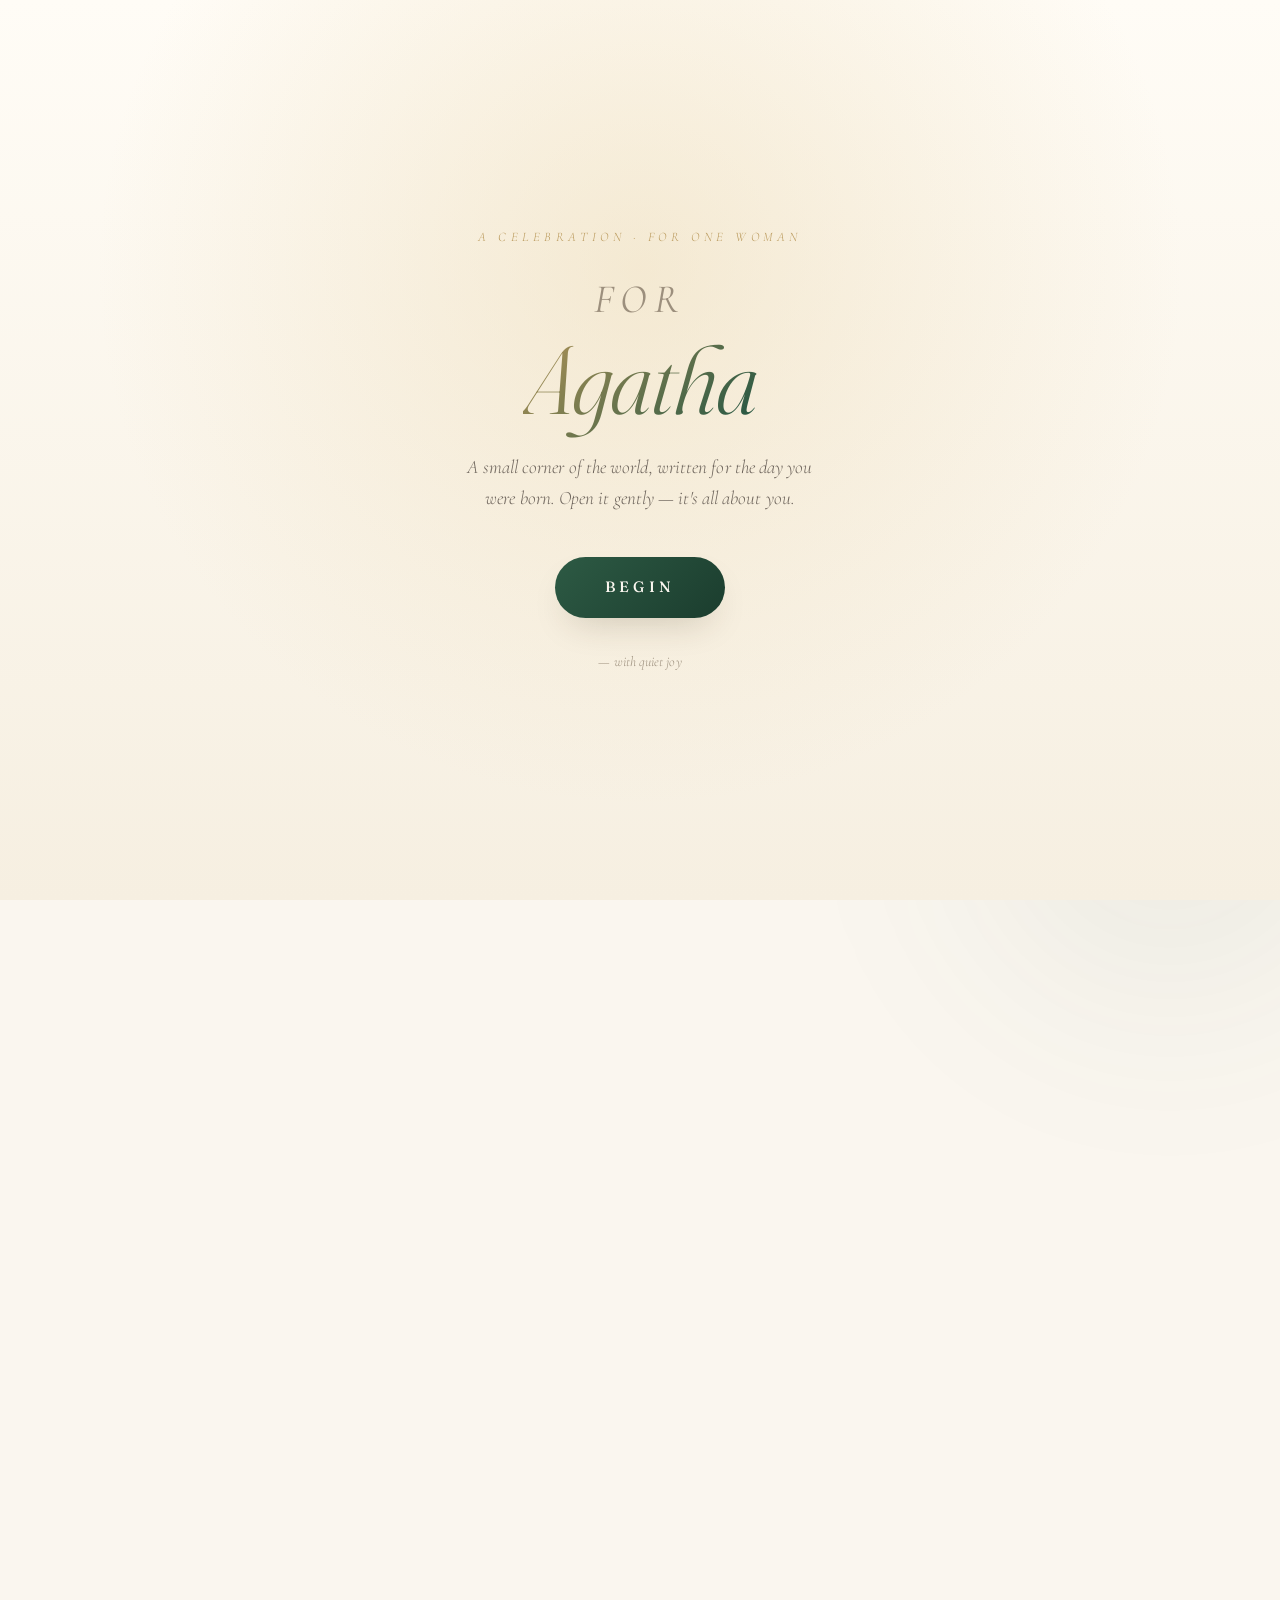
==== agatha/index.html @ cd37f48f "Add Agatha birthday site at /agatha/ A separate, gratitude-themed birthday page for Agatha — ivory +" ====
<!doctype html>
<html lang="en">
  <head>
    <meta charset="utf-8" />
    <meta name="viewport" content="width=device-width, initial-scale=1, viewport-fit=cover" />
    <meta name="theme-color" content="#faf6ef" />

    <title>Happy Birthday, Agatha — A Day the Lord Has Made</title>
    <meta
      name="description"
      content="A celebration of Agatha — her life, her light, and the God who wrote her into this world. Happy birthday, beautiful soul." />

    <!-- Open Graph / WhatsApp / Twitter -->
    <link rel="canonical" href="https://justice-mensah.github.io/Maame-Esi-birthday/agatha/" />

    <meta property="og:type" content="website" />
    <meta property="og:site_name" content="Happy Birthday, Agatha" />
    <meta property="og:title" content="Happy Birthday, Agatha 🎂" />
    <meta
      property="og:description"
      content="A celebration of Agatha — her life, her light, and the God who wrote her into this world." />
    <meta property="og:url" content="https://justice-mensah.github.io/Maame-Esi-birthday/agatha/" />
    <meta
      property="og:image"
      content="https://justice-mensah.github.io/Maame-Esi-birthday/agatha/og-image.jpg" />
    <meta
      property="og:image:secure_url"
      content="https://justice-mensah.github.io/Maame-Esi-birthday/agatha/og-image.jpg" />
    <meta property="og:image:type" content="image/jpeg" />
    <meta property="og:image:width" content="900" />
    <meta property="og:image:height" content="1200" />
    <meta property="og:image:alt" content="Agatha — the birthday girl." />
    <meta property="og:locale" content="en_US" />

    <meta name="twitter:card" content="summary_large_image" />
    <meta name="twitter:title" content="Happy Birthday, Agatha 🎂" />
    <meta
      name="twitter:description"
      content="A celebration of her life — and of the God who gave her to us." />
    <meta
      name="twitter:image"
      content="https://justice-mensah.github.io/Maame-Esi-birthday/agatha/og-image.jpg" />

    <link rel="icon" type="image/jpeg" href="og-image.jpg" />
    <link rel="apple-touch-icon" href="og-image.jpg" />

    <link rel="preconnect" href="https://fonts.googleapis.com" />
    <link rel="preconnect" href="https://fonts.gstatic.com" crossorigin />
    <link
      href="https://fonts.googleapis.com/css2?family=Cormorant+Garamond:ital,wght@0,400;0,500;0,600;1,400;1,500&family=Fraunces:ital,opsz,wght@0,9..144,300;0,9..144,400;0,9..144,500;0,9..144,600;1,9..144,400&family=Inter:wght@300;400;500;600&display=swap"
      rel="stylesheet" />

    <link rel="stylesheet" href="styles.css" />
  </head>

  <body>
    <!-- Ambient backdrop -->
    <div class="backdrop" aria-hidden="true">
      <div class="orb orb-1"></div>
      <div class="orb orb-2"></div>
    </div>
    <canvas id="dust" aria-hidden="true"></canvas>

    <!-- Intro curtain -->
    <div id="curtain" class="curtain" role="dialog" aria-label="Open the celebration">
      <div class="curtain__inner">
        <p class="curtain__kicker">a celebration · for one woman</p>
        <h1 class="curtain__title">
          <span>For</span>
          <em>Agatha</em>
        </h1>
        <p class="curtain__sub">
          A small corner of the world, written for the day you were born.
          Open it gently — it's all about you.
        </p>
        <button id="openGift" class="ribbon" aria-label="Begin">
          <span class="ribbon__label">Begin</span>
          <span class="ribbon__glow" aria-hidden="true"></span>
        </button>
        <p class="curtain__hint">— with quiet joy</p>
      </div>
    </div>

    <main id="page" class="page" aria-hidden="true">
      <!-- ===== HERO ===== -->
      <section class="hero" id="hero">
        <p class="eyebrow reveal">— Today We Honor You —</p>
        <h1 class="hero__title reveal">
          Happy Birthday,<br />
          <span class="script">Agatha</span>
        </h1>
        <p class="hero__sub reveal">
          This is your day. The one heaven set aside, long before any of us
          knew your name. Today, we celebrate you — and we thank God for
          writing you into the world.
        </p>

        <div class="hero__meta reveal">
          <div class="meta__item">
            <span class="meta__n" id="years">—</span>
            <span class="meta__l">Years of grace</span>
          </div>
          <div class="meta__divider" aria-hidden="true"></div>
          <div class="meta__item">
            <span class="meta__n" id="days">—</span>
            <span class="meta__l">Days of blessing</span>
          </div>
          <div class="meta__divider" aria-hidden="true"></div>
          <div class="meta__item">
            <span class="meta__n">∞</span>
            <span class="meta__l">Reasons to give thanks</span>
          </div>
        </div>

        <a href="#letter" class="scroll-cue reveal" aria-label="Scroll to the letter">
          <span>Continue</span>
          <svg viewBox="0 0 24 24" aria-hidden="true">
            <path d="M12 4v14m0 0l-6-6m6 6l6-6" fill="none" stroke="currentColor" stroke-width="1.5" stroke-linecap="round" stroke-linejoin="round" />
          </svg>
        </a>
      </section>

      <!-- ===== VERSE ===== -->
      <section class="verse" id="verse">
        <div class="verse__wrap reveal">
          <p class="verse__line">
            “This is the day the Lord has made;<br />
            let us rejoice and be glad in it.”
          </p>
          <p class="verse__ref">— Psalm 118:24</p>
        </div>
      </section>

      <!-- ===== LETTER ===== -->
      <section class="letter" id="letter">
        <div class="letter__wrap reveal">
          <p class="section-kicker">— for Agatha —</p>
          <h2 class="section-title">A day the Lord has made — <em>for you</em>.</h2>

          <div class="letter__body">
            <p class="drop">
              <span class="dropcap">T</span>oday, we lift our hearts in gratitude.
              Not because of a date on a calendar — but because of the woman the
              calendar is honoring.
            </p>

            <p>
              Agatha, today the world pauses to celebrate you, and somewhere above
              all of this, heaven is celebrating too. There is something quiet and
              sacred about a birthday. It is one of the few days in the year that
              exists for a single reason: to look at a person, and say, <em>thank
              God you are here.</em>
            </p>

            <p>
              So today, that is exactly what we say. <em>Thank You, Father</em> —
              for her life, for the years You have given her, for every chapter
              You have already written and every one You are still writing.
              <em>Thank You</em> for choosing this world to be the one she was
              born into. We do not take it lightly.
            </p>

            <p>
              And Agatha — thank <em>you</em>. For the way you move through this
              world with a grace that is hard to name. For the kindness you carry
              without needing an audience. For the laugh that makes every room
              feel a little safer. For being, in ways you may never fully see, an
              answer to somebody else's prayer. Probably more than one.
            </p>

            <blockquote class="pullquote">
              You are not an accident. You are a gift, with a date on it, and the date is today.
            </blockquote>

            <p>
              So this day is yours — wholly, completely, no apologies. Wear what
              you want. Eat the cake. Smile until your face hurts. Take all the
              photos. Dance even if no one is watching. The God who began this
              good work in you is not finished with it, and this year is part of
              the unfolding.
            </p>

            <p>
              Whatever you are quietly carrying into this new year — bring it.
              Whatever you are quietly hoping for — name it. He hears even the
              prayers you do not know how to say out loud.
            </p>

            <p class="sign">
              Happy birthday, Agatha. May this year find you well, found, and full. <br />
              <span class="sign__name">With every blessing.</span>
            </p>
          </div>
        </div>
      </section>

      <!-- ===== GALLERY ===== -->
      <section class="catalog" id="memories">
        <header class="catalog__head reveal">
          <p class="section-kicker">— a small archive —</p>
          <h2 class="section-title">Moments of <em>you</em>.</h2>
          <p class="section-lede">
            A few frames from the journey. Tap any of them to look closer.
          </p>
        </header>

        <div class="gallery" id="gallery">
          <figure class="frame frame--hero reveal" data-index="0">
            <img src="../images2/3.jpeg" alt="Agatha — portrait" loading="lazy" />
            <figcaption>
              <span class="frame__num">01</span>
              <span class="frame__cap">The smile they remember.</span>
            </figcaption>
          </figure>

          <figure class="frame frame--tall reveal" data-index="1">
            <img src="../images2/2.jpeg" alt="Agatha — second portrait" loading="lazy" />
            <figcaption>
              <span class="frame__num">02</span>
              <span class="frame__cap">Effortless.</span>
            </figcaption>
          </figure>

          <figure class="frame frame--tall reveal" data-index="2">
            <img src="../images2/1.jpeg" alt="Agatha — at the water" loading="lazy" />
            <figcaption>
              <span class="frame__num">03</span>
              <span class="frame__cap">Still waters, full heart.</span>
            </figcaption>
          </figure>

          <figure class="frame frame--video reveal" data-index="3" data-video="true">
            <video src="../images2/v1.mp4#t=0.5" poster="../images2/3.jpeg" muted loop playsinline preload="metadata"></video>
            <span class="play" aria-hidden="true"><svg viewBox="0 0 24 24"><path d="M8 5v14l11-7z" fill="currentColor"/></svg></span>
            <figcaption>
              <span class="frame__num">04</span>
              <span class="frame__cap">A memory in motion.</span>
            </figcaption>
          </figure>

          <figure class="frame frame--video reveal" data-index="4" data-video="true">
            <video src="../images2/v2.mp4#t=0.5" muted loop playsinline preload="metadata"></video>
            <span class="play" aria-hidden="true"><svg viewBox="0 0 24 24"><path d="M8 5v14l11-7z" fill="currentColor"/></svg></span>
            <figcaption>
              <span class="frame__num">05</span>
              <span class="frame__cap">Caught mid-joy.</span>
            </figcaption>
          </figure>

          <figure class="frame frame--video reveal" data-index="5" data-video="true">
            <video src="../images2/v3.mp4#t=0.5" muted loop playsinline preload="metadata"></video>
            <span class="play" aria-hidden="true"><svg viewBox="0 0 24 24"><path d="M8 5v14l11-7z" fill="currentColor"/></svg></span>
            <figcaption>
              <span class="frame__num">06</span>
              <span class="frame__cap">A passing second.</span>
            </figcaption>
          </figure>

          <figure class="frame frame--video reveal" data-index="6" data-video="true">
            <video src="../images2/v4.mp4#t=0.5" muted loop playsinline preload="metadata"></video>
            <span class="play" aria-hidden="true"><svg viewBox="0 0 24 24"><path d="M8 5v14l11-7z" fill="currentColor"/></svg></span>
            <figcaption>
              <span class="frame__num">07</span>
              <span class="frame__cap">Soft afternoon.</span>
            </figcaption>
          </figure>

          <figure class="frame frame--video frame--wide reveal" data-index="7" data-video="true">
            <video src="../images2/v5.mp4#t=0.5" muted loop playsinline preload="metadata"></video>
            <span class="play" aria-hidden="true"><svg viewBox="0 0 24 24"><path d="M8 5v14l11-7z" fill="currentColor"/></svg></span>
            <figcaption>
              <span class="frame__num">08</span>
              <span class="frame__cap">Held in the moment.</span>
            </figcaption>
          </figure>

          <figure class="frame frame--video reveal" data-index="8" data-video="true">
            <video src="../images2/v6.mp4#t=0.5" muted loop playsinline preload="metadata"></video>
            <span class="play" aria-hidden="true"><svg viewBox="0 0 24 24"><path d="M8 5v14l11-7z" fill="currentColor"/></svg></span>
            <figcaption>
              <span class="frame__num">09</span>
              <span class="frame__cap">Joy, briefly.</span>
            </figcaption>
          </figure>

          <figure class="frame frame--video reveal" data-index="9" data-video="true">
            <video src="../images2/v7.mp4#t=0.5" muted loop playsinline preload="metadata"></video>
            <span class="play" aria-hidden="true"><svg viewBox="0 0 24 24"><path d="M8 5v14l11-7z" fill="currentColor"/></svg></span>
            <figcaption>
              <span class="frame__num">10</span>
              <span class="frame__cap">Another quiet wonder.</span>
            </figcaption>
          </figure>

          <figure class="frame frame--video frame--wide reveal" data-index="10" data-video="true">
            <video src="../images2/v8.mp4#t=0.5" muted loop playsinline preload="metadata"></video>
            <span class="play" aria-hidden="true"><svg viewBox="0 0 24 24"><path d="M8 5v14l11-7z" fill="currentColor"/></svg></span>
            <figcaption>
              <span class="frame__num">11</span>
              <span class="frame__cap">One more for the keep.</span>
            </figcaption>
          </figure>
        </div>
      </section>

      <!-- ===== BLESSINGS ===== -->
      <section class="wishes reveal" id="wishes">
        <h2 class="section-title center">Three blessings for your <em>new year</em>.</h2>
        <p class="section-lede center wishes__lede">
          Small prayers, written quietly into the calendar of your year.
        </p>
        <div class="wishes__grid">
          <article class="wish">
            <span class="wish__num">I.</span>
            <h3>Favor.</h3>
            <p>
              May doors open before you knock. May the right rooms know your
              name before you walk in. May this year carry you further than
              you could have asked for or imagined.
            </p>
          </article>
          <article class="wish">
            <span class="wish__num">II.</span>
            <h3>Peace.</h3>
            <p>
              May the noise quiet. May sleep come easily. May your heart find
              the kind of rest that does not have to be earned — the kind that
              is simply, freely given.
            </p>
          </article>
          <article class="wish">
            <span class="wish__num">III.</span>
            <h3>Joy.</h3>
            <p>
              May you laugh more this year than last. May the good days
              outnumber the hard ones, and may every hard one be held in a
              hand bigger than yours.
            </p>
          </article>
        </div>
      </section>

      <!-- ===== FINALE ===== -->
      <section class="finale" id="finale">
        <div class="finale__card reveal">
          <p class="section-kicker">— a final word —</p>
          <h2 class="finale__title">
            Make a wish, <em>Agatha</em>.
          </h2>
          <button id="blowCandle" class="candle" aria-label="Tap to blow out the candle">
            <span class="cake">
              <span class="cake__plate"></span>
              <span class="cake__layer cake__layer--bottom"></span>
              <span class="cake__layer cake__layer--top"></span>
              <span class="cake__candle">
                <span class="cake__flame" id="flame"></span>
              </span>
            </span>
            <span class="candle__hint" id="candleHint">tap the flame</span>
          </button>
          <p class="finale__sign">
            Have a beautiful day, Agatha. <br />
            <span class="sign__name">May the Lord bless you and keep you.</span>
          </p>
        </div>
      </section>

      <footer class="foot">
        <p>
          Made with grace · <span id="year"></span> · share with her
          <button class="copy" id="copyLink" aria-label="Copy link to this page">copy link</button>
        </p>
      </footer>
    </main>

    <!-- Lightbox -->
    <div id="lightbox" class="lightbox" role="dialog" aria-modal="true" aria-label="Memory viewer" aria-hidden="true">
      <button class="lightbox__close" id="lbClose" aria-label="Close">×</button>
      <button class="lightbox__nav lightbox__nav--prev" id="lbPrev" aria-label="Previous">‹</button>
      <button class="lightbox__nav lightbox__nav--next" id="lbNext" aria-label="Next">›</button>
      <div class="lightbox__stage" id="lbStage"></div>
      <p class="lightbox__cap" id="lbCap"></p>
    </div>

    <canvas id="confetti" aria-hidden="true"></canvas>

    <script src="script.js" defer></script>
  </body>
</html>
---- agatha/styles.css ----
/* ============================================================
   Happy Birthday, Agatha — stylesheet
   Palette: ivory · champagne gold · deep emerald · warm ink
   Mood: light, sacred, professional
   ============================================================ */

:root {
  --bg:        #faf6ef;
  --bg-soft:   #f3ece0;
  --paper:     #fffcf6;
  --emerald:   #2d5a44;
  --emerald-deep: #1b3d2e;
  --gold:      #b89758;
  --gold-soft: #d8be8a;
  --gold-bright: #e9d3a6;
  --ink:       #2a2520;
  --ink-soft:  #6e655c;
  --muted:     #9c8f7d;
  --line:      rgba(184, 151, 88, 0.22);

  --serif: "Fraunces", "Cormorant Garamond", Georgia, serif;
  --serif-italic: "Cormorant Garamond", "Fraunces", Georgia, serif;
  --sans: "Inter", -apple-system, BlinkMacSystemFont, "Segoe UI", sans-serif;

  --r-lg: 24px;
  --r-md: 16px;
  --r-sm: 10px;

  --ease: cubic-bezier(0.2, 0.7, 0.2, 1);
  --ease-out: cubic-bezier(0.16, 1, 0.3, 1);

  --shadow-lg: 0 30px 70px -25px rgba(56, 40, 18, 0.25),
               0 8px 22px -10px rgba(56, 40, 18, 0.18);
  --shadow-md: 0 16px 36px -14px rgba(56, 40, 18, 0.22);
  --shadow-sm: 0 4px 14px -4px rgba(56, 40, 18, 0.14);
}

* { box-sizing: border-box; margin: 0; padding: 0; }

html {
  scroll-behavior: smooth;
  -webkit-font-smoothing: antialiased;
  -moz-osx-font-smoothing: grayscale;
}

body {
  font-family: var(--sans);
  color: var(--ink);
  background: var(--bg);
  overflow-x: hidden;
  line-height: 1.65;
  font-weight: 300;
  letter-spacing: 0.005em;
  min-height: 100vh;
}

img, video { max-width: 100%; display: block; }
button { font: inherit; color: inherit; background: none; border: none; cursor: pointer; }
a { color: inherit; text-decoration: none; }

::selection { background: var(--gold-bright); color: var(--ink); }

/* ============================================================
   BACKDROP — soft ivory with warm light
   ============================================================ */
.backdrop {
  position: fixed;
  inset: 0;
  z-index: -2;
  background:
    radial-gradient(ellipse at 20% 0%, rgba(232, 211, 166, 0.45), transparent 55%),
    radial-gradient(ellipse at 80% 100%, rgba(45, 90, 68, 0.10), transparent 60%),
    linear-gradient(180deg, #fffcf6 0%, var(--bg) 50%, var(--bg-soft) 100%);
}

.backdrop::after {
  content: "";
  position: absolute;
  inset: 0;
  background-image: url("data:image/svg+xml;utf8,<svg xmlns='http://www.w3.org/2000/svg' width='200' height='200'><filter id='n'><feTurbulence type='fractalNoise' baseFrequency='0.85' numOctaves='2' stitchTiles='stitch'/><feColorMatrix values='0 0 0 0 0.4  0 0 0 0 0.3  0 0 0 0 0.1  0 0 0 0.04 0'/></filter><rect width='100%' height='100%' filter='url(%23n)'/></svg>");
  opacity: 0.6;
  pointer-events: none;
}

.orb {
  position: absolute;
  border-radius: 50%;
  filter: blur(90px);
  opacity: 0.5;
  will-change: transform;
  animation: drift 26s ease-in-out infinite alternate;
}

.orb-1 {
  width: 520px;
  height: 520px;
  background: radial-gradient(circle, rgba(232, 211, 166, 0.7), transparent 70%);
  top: -120px;
  left: -100px;
}

.orb-2 {
  width: 580px;
  height: 580px;
  background: radial-gradient(circle, rgba(45, 90, 68, 0.18), transparent 70%);
  bottom: -200px;
  right: -180px;
  animation-duration: 32s;
  animation-delay: -8s;
}

@keyframes drift {
  0%   { transform: translate(0, 0) scale(1); }
  50%  { transform: translate(40px, -30px) scale(1.04); }
  100% { transform: translate(-40px, 40px) scale(0.98); }
}

#dust {
  position: fixed;
  inset: 0;
  z-index: -1;
  pointer-events: none;
}

/* ============================================================
   INTRO CURTAIN
   ============================================================ */
.curtain {
  position: fixed;
  inset: 0;
  z-index: 100;
  display: grid;
  place-items: center;
  padding: 32px;
  background:
    radial-gradient(ellipse at 50% 30%, rgba(232, 211, 166, 0.4), transparent 60%),
    linear-gradient(180deg, #fffcf6 0%, #f6efe1 100%);
  transition: opacity 1s var(--ease-out), visibility 1s;
}

.curtain.is-open {
  opacity: 0;
  visibility: hidden;
  pointer-events: none;
}

.curtain__inner {
  text-align: center;
  max-width: 620px;
  animation: fadeUp 1.2s var(--ease-out) both;
}

.curtain__kicker {
  font-family: var(--serif-italic);
  font-style: italic;
  font-size: 13px;
  letter-spacing: 0.35em;
  text-transform: uppercase;
  color: var(--gold);
  margin-bottom: 32px;
}

.curtain__title {
  font-family: var(--serif);
  font-weight: 300;
  font-size: clamp(48px, 9vw, 96px);
  line-height: 1;
  color: var(--emerald-deep);
  margin-bottom: 24px;
}

.curtain__title span {
  display: block;
  font-size: 0.42em;
  font-style: italic;
  letter-spacing: 0.18em;
  text-transform: uppercase;
  color: var(--muted);
  font-family: var(--serif-italic);
  margin-bottom: 10px;
  font-weight: 400;
}

.curtain__title em {
  font-style: italic;
  background: linear-gradient(135deg, var(--gold), var(--emerald) 90%);
  -webkit-background-clip: text;
  background-clip: text;
  color: transparent;
  letter-spacing: -0.01em;
}

.curtain__sub {
  font-family: var(--serif-italic);
  font-style: italic;
  font-size: clamp(16px, 2vw, 19px);
  color: var(--ink-soft);
  line-height: 1.65;
  margin-bottom: 44px;
  max-width: 44ch;
  margin-inline: auto;
}

.ribbon {
  position: relative;
  display: inline-flex;
  align-items: center;
  justify-content: center;
  padding: 18px 50px;
  border-radius: 999px;
  background: linear-gradient(135deg, var(--emerald) 0%, var(--emerald-deep) 100%);
  color: var(--bg);
  font-family: var(--serif);
  font-size: 15px;
  font-weight: 500;
  letter-spacing: 0.28em;
  text-transform: uppercase;
  box-shadow: var(--shadow-md);
  overflow: hidden;
  transition: transform 0.4s var(--ease), box-shadow 0.4s;
}

.ribbon:hover {
  transform: translateY(-2px);
  box-shadow: var(--shadow-lg);
}

.ribbon__label { position: relative; z-index: 2; }

.ribbon__glow {
  position: absolute;
  inset: 0;
  background: linear-gradient(120deg, transparent 30%, rgba(232, 211, 166, 0.35) 50%, transparent 70%);
  transform: translateX(-100%);
  animation: shimmer 3.5s ease-in-out infinite;
}

@keyframes shimmer {
  0%, 100% { transform: translateX(-100%); }
  50%      { transform: translateX(100%); }
}

.curtain__hint {
  margin-top: 32px;
  font-family: var(--serif-italic);
  font-style: italic;
  font-size: 14px;
  color: var(--muted);
}

@keyframes fadeUp {
  from { opacity: 0; transform: translateY(20px); }
  to   { opacity: 1; transform: translateY(0); }
}

/* ============================================================
   PAGE
   ============================================================ */
.page {
  opacity: 0;
  visibility: hidden;
  transition: opacity 1.4s var(--ease-out), visibility 1.4s;
}

.page.is-visible {
  opacity: 1;
  visibility: visible;
}

section {
  padding: clamp(80px, 14vh, 160px) clamp(24px, 6vw, 80px);
  max-width: 1280px;
  margin-inline: auto;
  position: relative;
}

.reveal {
  opacity: 0;
  transform: translateY(28px);
  transition: opacity 1s var(--ease-out), transform 1s var(--ease-out);
}

.reveal.in { opacity: 1; transform: none; }

/* ============================================================
   TYPOGRAPHY TOKENS
   ============================================================ */
.section-kicker {
  font-family: var(--serif-italic);
  font-style: italic;
  font-size: 13px;
  letter-spacing: 0.3em;
  text-transform: uppercase;
  color: var(--gold);
  margin-bottom: 22px;
}

.section-title {
  font-family: var(--serif);
  font-weight: 400;
  font-size: clamp(32px, 5vw, 60px);
  line-height: 1.08;
  letter-spacing: -0.015em;
  color: var(--emerald-deep);
  margin-bottom: 22px;
}

.section-title em {
  font-family: var(--serif-italic);
  font-style: italic;
  background: linear-gradient(135deg, var(--gold), var(--emerald));
  -webkit-background-clip: text;
  background-clip: text;
  color: transparent;
}

.section-title.center { text-align: center; }

.section-lede {
  font-family: var(--serif-italic);
  font-style: italic;
  font-size: clamp(17px, 1.8vw, 20px);
  color: var(--ink-soft);
  max-width: 56ch;
  line-height: 1.6;
}

.section-lede.center { margin-inline: auto; text-align: center; }

/* ============================================================
   HERO
   ============================================================ */
.hero {
  min-height: 100vh;
  display: flex;
  flex-direction: column;
  justify-content: center;
  text-align: center;
  padding-top: 120px;
  padding-bottom: 80px;
}

.eyebrow {
  font-family: var(--serif-italic);
  font-style: italic;
  font-size: 14px;
  letter-spacing: 0.4em;
  text-transform: uppercase;
  color: var(--gold);
  margin-bottom: 38px;
}

.hero__title {
  font-family: var(--serif);
  font-weight: 300;
  font-size: clamp(52px, 10vw, 138px);
  line-height: 0.96;
  letter-spacing: -0.02em;
  color: var(--emerald-deep);
  margin-bottom: 32px;
}

.hero__title .script {
  display: block;
  font-family: var(--serif-italic);
  font-style: italic;
  font-weight: 400;
  background: linear-gradient(135deg, var(--gold-soft) 0%, var(--gold) 40%, var(--emerald) 100%);
  -webkit-background-clip: text;
  background-clip: text;
  color: transparent;
  letter-spacing: -0.01em;
  margin-top: 6px;
}

.hero__sub {
  font-family: var(--serif-italic);
  font-style: italic;
  font-size: clamp(18px, 2.1vw, 23px);
  line-height: 1.55;
  color: var(--ink-soft);
  max-width: 60ch;
  margin: 0 auto 60px;
}

.hero__meta {
  display: inline-flex;
  align-items: center;
  gap: clamp(20px, 3vw, 44px);
  padding: 20px 40px;
  border: 1px solid var(--line);
  border-radius: 999px;
  background: var(--paper);
  box-shadow: var(--shadow-sm);
  margin: 0 auto;
}

.meta__item {
  display: flex;
  flex-direction: column;
  align-items: center;
  min-width: 70px;
}

.meta__n {
  font-family: var(--serif);
  font-size: clamp(26px, 3.5vw, 36px);
  font-weight: 500;
  color: var(--emerald-deep);
  line-height: 1;
  letter-spacing: -0.02em;
}

.meta__l {
  font-size: 10px;
  letter-spacing: 0.2em;
  text-transform: uppercase;
  color: var(--muted);
  margin-top: 8px;
  white-space: nowrap;
  font-weight: 500;
}

.meta__divider {
  width: 1px;
  height: 32px;
  background: linear-gradient(180deg, transparent, var(--line), transparent);
}

.scroll-cue {
  margin-top: 72px;
  display: inline-flex;
  flex-direction: column;
  align-items: center;
  gap: 10px;
  font-size: 11px;
  letter-spacing: 0.3em;
  text-transform: uppercase;
  color: var(--muted);
  align-self: center;
  animation: bob 2.4s ease-in-out infinite;
}

.scroll-cue svg { width: 18px; height: 18px; }

@keyframes bob {
  0%, 100% { transform: translateY(0); opacity: 0.6; }
  50%      { transform: translateY(6px); opacity: 1; }
}

/* ============================================================
   VERSE
   ============================================================ */
.verse {
  text-align: center;
  padding-top: 60px;
  padding-bottom: 60px;
}

.verse__wrap {
  max-width: 720px;
  margin: 0 auto;
  padding: 56px 48px;
  background: var(--paper);
  border: 1px solid var(--line);
  border-radius: var(--r-lg);
  box-shadow: var(--shadow-sm);
  position: relative;
}

.verse__wrap::before,
.verse__wrap::after {
  content: "";
  position: absolute;
  left: 50%;
  width: 60px;
  height: 1px;
  background: linear-gradient(90deg, transparent, var(--gold), transparent);
  transform: translateX(-50%);
}

.verse__wrap::before { top: 24px; }
.verse__wrap::after  { bottom: 24px; }

.verse__line {
  font-family: var(--serif-italic);
  font-style: italic;
  font-weight: 400;
  font-size: clamp(22px, 2.8vw, 30px);
  line-height: 1.45;
  color: var(--emerald-deep);
  letter-spacing: -0.005em;
  margin-bottom: 24px;
}

.verse__ref {
  font-family: var(--serif);
  font-size: 12px;
  letter-spacing: 0.3em;
  text-transform: uppercase;
  color: var(--gold);
  font-weight: 500;
}

/* ============================================================
   LETTER
   ============================================================ */
.letter { max-width: 880px; }

.letter__wrap {
  background: var(--paper);
  border: 1px solid var(--line);
  border-radius: var(--r-lg);
  padding: clamp(40px, 6vw, 80px);
  box-shadow: var(--shadow-sm);
  position: relative;
}

.letter__body {
  font-family: var(--serif);
  font-weight: 400;
  font-size: clamp(17px, 1.5vw, 19px);
  line-height: 1.85;
  color: var(--ink);
}

.letter__body p { margin-bottom: 1.4em; }
.letter__body em {
  font-style: italic;
  color: var(--emerald);
  font-weight: 500;
}

.dropcap {
  float: left;
  font-family: var(--serif-italic);
  font-style: italic;
  font-size: 5em;
  line-height: 0.85;
  padding: 6px 16px 0 0;
  background: linear-gradient(135deg, var(--gold), var(--emerald));
  -webkit-background-clip: text;
  background-clip: text;
  color: transparent;
  font-weight: 500;
}

.pullquote {
  font-family: var(--serif-italic);
  font-style: italic;
  font-size: clamp(22px, 2.6vw, 30px);
  line-height: 1.45;
  color: var(--emerald);
  text-align: center;
  margin: 2em auto;
  padding: 32px 0;
  border-top: 1px solid var(--line);
  border-bottom: 1px solid var(--line);
  max-width: 36ch;
  font-weight: 500;
}

.sign {
  margin-top: 2.5em;
  font-family: var(--serif-italic);
  font-style: italic;
  font-size: 18px;
  color: var(--ink-soft);
}

.sign__name {
  font-family: var(--serif-italic);
  font-style: italic;
  font-size: 1.6em;
  color: var(--emerald);
  font-weight: 500;
  display: inline-block;
  margin-top: 6px;
  letter-spacing: -0.005em;
}

/* ============================================================
   GALLERY
   ============================================================ */
.catalog__head {
  text-align: center;
  margin-bottom: 64px;
}

.catalog__head .section-lede {
  margin: 0 auto;
}

.gallery {
  display: grid;
  grid-template-columns: repeat(6, 1fr);
  grid-auto-rows: 180px;
  gap: 18px;
}

.frame {
  position: relative;
  overflow: hidden;
  border-radius: var(--r-md);
  cursor: zoom-in;
  grid-column: span 2;
  grid-row: span 2;
  box-shadow: var(--shadow-sm);
  transform: translateZ(0);
  transition: transform 0.6s var(--ease-out), box-shadow 0.4s;
  background: var(--bg-soft);
  border: 1px solid var(--line);
}

.frame img,
.frame video {
  width: 100%;
  height: 100%;
  object-fit: cover;
  object-position: center 22%;
  transition: transform 1.2s var(--ease-out), filter 0.6s;
}

/* Per-frame tuning for the still images */
.frame[data-index="0"] img { object-position: 50% 28%; } /* 3.jpeg — face & smile */
.frame[data-index="1"] img { object-position: 50% 25%; } /* 2.jpeg — sunglasses portrait */
.frame[data-index="2"] img { object-position: 50% 40%; } /* 1.jpeg — back-facing at pool */
/* Videos default object-position: center 22% handles most */

.frame:hover {
  transform: translateY(-5px);
  box-shadow: var(--shadow-lg);
}

.frame:hover img,
.frame:hover video {
  transform: scale(1.06);
  filter: brightness(1.04);
}

.frame figcaption {
  position: absolute;
  inset: auto 0 0 0;
  padding: 36px 18px 16px;
  background: linear-gradient(180deg, transparent, rgba(27, 61, 46, 0.85));
  display: flex;
  align-items: center;
  gap: 14px;
  opacity: 0;
  transform: translateY(6px);
  transition: opacity 0.4s var(--ease), transform 0.4s var(--ease);
}

.frame:hover figcaption {
  opacity: 1;
  transform: translateY(0);
}

.frame__num {
  font-family: var(--serif-italic);
  font-style: italic;
  font-size: 18px;
  color: var(--gold-bright);
  letter-spacing: 0.1em;
  flex-shrink: 0;
}

.frame__cap {
  font-family: var(--serif-italic);
  font-style: italic;
  font-size: 14px;
  color: var(--paper);
  line-height: 1.4;
}

.frame--tall { grid-row: span 3; }
.frame--wide { grid-column: span 3; }
.frame--hero {
  grid-column: span 4;
  grid-row: span 3;
}

.frame--video .play {
  position: absolute;
  top: 50%;
  left: 50%;
  transform: translate(-50%, -50%);
  width: 64px;
  height: 64px;
  border-radius: 50%;
  background: rgba(255, 252, 246, 0.95);
  color: var(--emerald-deep);
  display: grid;
  place-items: center;
  z-index: 2;
  box-shadow: var(--shadow-md);
  transition: transform 0.4s var(--ease);
}

.frame--video .play svg {
  width: 26px;
  height: 26px;
  margin-left: 3px;
}

.frame--video:hover .play {
  transform: translate(-50%, -50%) scale(1.1);
}

/* ============================================================
   BLESSINGS / WISHES
   ============================================================ */
.wishes { text-align: center; }
.wishes__lede { margin-top: -8px; margin-bottom: 56px; }

.wishes__grid {
  display: grid;
  grid-template-columns: repeat(auto-fit, minmax(260px, 1fr));
  gap: 20px;
  margin-top: 8px;
  text-align: left;
}

.wish {
  padding: 44px 32px;
  border: 1px solid var(--line);
  border-radius: var(--r-lg);
  background: var(--paper);
  transition: transform 0.5s var(--ease-out), box-shadow 0.4s, border-color 0.4s;
  position: relative;
  overflow: hidden;
}

.wish::before {
  content: "";
  position: absolute;
  top: 0;
  left: 0;
  right: 0;
  height: 3px;
  background: linear-gradient(90deg, var(--gold-soft), var(--gold), var(--emerald));
  opacity: 0.6;
}

.wish:hover {
  transform: translateY(-6px);
  box-shadow: var(--shadow-md);
  border-color: var(--gold-soft);
}

.wish__num {
  font-family: var(--serif-italic);
  font-style: italic;
  font-size: 42px;
  color: var(--gold);
  display: block;
  margin-bottom: 10px;
  letter-spacing: 0.05em;
  font-weight: 500;
}

.wish h3 {
  font-family: var(--serif);
  font-weight: 500;
  font-size: 28px;
  color: var(--emerald-deep);
  margin-bottom: 14px;
  letter-spacing: -0.01em;
}

.wish p {
  font-family: var(--serif);
  color: var(--ink-soft);
  font-size: 16px;
  line-height: 1.65;
}

/* ============================================================
   FINALE
   ============================================================ */
.finale {
  text-align: center;
  padding-bottom: 120px;
}

.finale__card {
  max-width: 640px;
  margin: 0 auto;
  padding: 72px 40px;
  border: 1px solid var(--line);
  border-radius: var(--r-lg);
  background: var(--paper);
  box-shadow: var(--shadow-sm);
}

.finale__title {
  font-family: var(--serif);
  font-weight: 400;
  font-size: clamp(32px, 4.5vw, 48px);
  color: var(--emerald-deep);
  margin-bottom: 44px;
  line-height: 1.1;
  letter-spacing: -0.01em;
}

.finale__title em {
  font-family: var(--serif-italic);
  font-style: italic;
  background: linear-gradient(135deg, var(--gold), var(--emerald));
  -webkit-background-clip: text;
  background-clip: text;
  color: transparent;
}

.finale__sign {
  margin-top: 36px;
  font-family: var(--serif-italic);
  font-style: italic;
  font-size: 18px;
  color: var(--ink-soft);
  line-height: 1.8;
}

/* Cake */
.candle {
  display: inline-flex;
  flex-direction: column;
  align-items: center;
  gap: 18px;
  padding: 20px 40px;
  border-radius: 24px;
  transition: transform 0.3s var(--ease);
}

.candle:hover { transform: translateY(-4px); }

.cake {
  position: relative;
  width: 160px;
  height: 140px;
  display: block;
  filter: drop-shadow(0 12px 20px rgba(56, 40, 18, 0.18));
}

.cake__plate {
  position: absolute;
  bottom: 0;
  left: 50%;
  width: 180px;
  height: 10px;
  background: linear-gradient(180deg, var(--gold-bright), var(--gold));
  border-radius: 50%;
  transform: translateX(-50%);
}

.cake__layer {
  position: absolute;
  left: 50%;
  transform: translateX(-50%);
  background: linear-gradient(180deg, var(--paper), #efe4cc);
  border-radius: 4px 4px 2px 2px;
  border: 1px solid var(--line);
}

.cake__layer--bottom {
  bottom: 8px;
  width: 140px;
  height: 50px;
}

.cake__layer--top {
  bottom: 58px;
  width: 100px;
  height: 40px;
  background: linear-gradient(180deg, #fffcf6, #f3ead4);
}

.cake__layer--top::before {
  content: "";
  position: absolute;
  top: -4px;
  left: 0;
  right: 0;
  height: 8px;
  background: repeating-linear-gradient(90deg, var(--gold-bright) 0 8px, var(--gold) 8px 16px);
  border-radius: 4px 4px 0 0;
}

.cake__candle {
  position: absolute;
  bottom: 98px;
  left: 50%;
  width: 6px;
  height: 24px;
  background: linear-gradient(180deg, var(--emerald), var(--emerald-deep));
  transform: translateX(-50%);
  border-radius: 2px;
}

.cake__flame {
  position: absolute;
  top: -18px;
  left: 50%;
  width: 14px;
  height: 20px;
  background: radial-gradient(circle at 50% 65%, #fff4b0, #ff9d3c 50%, #ff5722 80%);
  border-radius: 50% 50% 20% 20% / 60% 60% 40% 40%;
  transform: translateX(-50%);
  transform-origin: 50% 100%;
  animation: flicker 1.6s ease-in-out infinite;
  box-shadow: 0 0 18px rgba(255, 157, 60, 0.85),
              0 0 36px rgba(255, 87, 34, 0.45);
}

.cake__flame.out {
  opacity: 0;
  transform: translateX(-50%) scale(0.3);
  transition: opacity 0.4s, transform 0.4s;
  box-shadow: none;
}

@keyframes flicker {
  0%, 100% { transform: translateX(-50%) rotate(-3deg) scale(1); }
  50%      { transform: translateX(-50%) rotate(3deg) scale(1.05); }
}

.candle__hint {
  font-family: var(--serif-italic);
  font-style: italic;
  font-size: 13px;
  letter-spacing: 0.1em;
  color: var(--gold);
  text-transform: lowercase;
}

/* ============================================================
   FOOTER
   ============================================================ */
.foot {
  text-align: center;
  padding: 40px 24px 60px;
  font-size: 11px;
  letter-spacing: 0.2em;
  text-transform: uppercase;
  color: var(--muted);
}

.copy {
  color: var(--emerald);
  text-decoration: underline;
  text-underline-offset: 3px;
  margin-left: 6px;
  letter-spacing: 0.2em;
  text-transform: uppercase;
  font-size: 11px;
  font-weight: 500;
}

.copy:hover { color: var(--gold); }

/* ============================================================
   LIGHTBOX
   ============================================================ */
.lightbox {
  position: fixed;
  inset: 0;
  z-index: 200;
  background: rgba(27, 36, 30, 0.92);
  backdrop-filter: blur(18px);
  -webkit-backdrop-filter: blur(18px);
  opacity: 0;
  visibility: hidden;
  transition: opacity 0.4s, visibility 0.4s;
  display: grid;
  place-items: center;
  padding: 60px 24px;
}

.lightbox.is-open {
  opacity: 1;
  visibility: visible;
}

.lightbox__stage {
  max-width: min(90vw, 1100px);
  max-height: 80vh;
  display: grid;
  place-items: center;
}

.lightbox__stage img,
.lightbox__stage video {
  max-width: 100%;
  max-height: 80vh;
  border-radius: var(--r-md);
  box-shadow: var(--shadow-lg);
  animation: zoomIn 0.5s var(--ease-out);
}

@keyframes zoomIn {
  from { opacity: 0; transform: scale(0.96); }
  to   { opacity: 1; transform: none; }
}

.lightbox__cap {
  margin-top: 22px;
  font-family: var(--serif-italic);
  font-style: italic;
  color: var(--gold-bright);
  font-size: 15px;
  text-align: center;
}

.lightbox__close,
.lightbox__nav {
  position: absolute;
  top: 50%;
  width: 52px;
  height: 52px;
  border-radius: 50%;
  background: rgba(250, 246, 239, 0.10);
  border: 1px solid rgba(232, 211, 166, 0.35);
  color: var(--paper);
  font-size: 28px;
  line-height: 1;
  transition: background 0.3s, transform 0.3s, border-color 0.3s;
  display: grid;
  place-items: center;
  transform: translateY(-50%);
}

.lightbox__close {
  top: 24px;
  right: 24px;
  transform: none;
  font-size: 32px;
}

.lightbox__nav--prev { left: 24px; }
.lightbox__nav--next { right: 24px; }

.lightbox__close:hover,
.lightbox__nav:hover {
  background: rgba(250, 246, 239, 0.18);
  border-color: var(--gold-bright);
}

/* ============================================================
   CONFETTI
   ============================================================ */
#confetti {
  position: fixed;
  inset: 0;
  z-index: 150;
  pointer-events: none;
}

/* ============================================================
   RESPONSIVE
   ============================================================ */
@media (max-width: 900px) {
  .gallery {
    grid-template-columns: repeat(4, 1fr);
    grid-auto-rows: 150px;
    gap: 12px;
  }
  .frame         { grid-column: span 2; grid-row: span 2; }
  .frame--tall   { grid-row: span 3; }
  .frame--wide   { grid-column: span 4; }
  .frame--hero   { grid-column: span 4; grid-row: span 3; }

  .orb-1 { width: 360px; height: 360px; }
  .orb-2 { width: 420px; height: 420px; }
}

@media (max-width: 720px) {
  section { padding: clamp(56px, 10vh, 96px) 20px; }
}

@media (max-width: 640px) {
  section { padding: 64px 18px; max-width: 100%; }

  .curtain { padding: 24px 20px; }
  .curtain__kicker { font-size: 11px; letter-spacing: 0.25em; margin-bottom: 22px; }
  .curtain__title { font-size: clamp(42px, 14vw, 72px); margin-bottom: 20px; }
  .curtain__title span { font-size: 0.4em; }
  .curtain__sub { font-size: 15px; margin-bottom: 32px; }
  .ribbon { padding: 16px 38px; font-size: 13px; letter-spacing: 0.22em; }

  .hero {
    padding-top: 90px;
    padding-bottom: 60px;
    min-height: 92vh;
  }
  .eyebrow { font-size: 11px; letter-spacing: 0.3em; margin-bottom: 26px; }
  .hero__title { font-size: clamp(44px, 13vw, 72px); margin-bottom: 24px; }
  .hero__sub { font-size: 16px; margin-bottom: 40px; line-height: 1.55; }

  .hero__meta {
    display: grid;
    grid-template-columns: repeat(3, 1fr);
    gap: 0;
    padding: 14px 10px;
    border-radius: 20px;
    width: 100%;
    max-width: 360px;
  }
  .meta__item { min-width: 0; padding: 0 6px; }
  .meta__n { font-size: 22px; }
  .meta__l {
    font-size: 9px;
    letter-spacing: 0.14em;
    white-space: normal;
    line-height: 1.3;
    text-align: center;
    margin-top: 5px;
  }
  .meta__divider { display: none; }

  .scroll-cue { margin-top: 48px; font-size: 10px; }
  .scroll-cue svg { width: 16px; height: 16px; }

  .section-title { font-size: clamp(26px, 7vw, 40px); margin-bottom: 18px; }
  .section-kicker { font-size: 11px; letter-spacing: 0.24em; margin-bottom: 14px; }
  .section-lede { font-size: 15px; }

  .verse__wrap { padding: 40px 26px; border-radius: 18px; }
  .verse__line { font-size: 19px; }
  .verse__ref { font-size: 11px; }

  .letter__wrap { padding: 32px 22px; border-radius: 20px; }
  .letter__body { font-size: 16px; line-height: 1.75; }
  .dropcap { font-size: 4em; padding: 2px 10px 0 0; }
  .pullquote { font-size: 19px; margin: 1.4em auto; padding: 24px 0; max-width: 26ch; }
  .sign { font-size: 16px; }

  .catalog__head { margin-bottom: 40px; }
  .gallery {
    grid-template-columns: repeat(2, 1fr);
    grid-auto-rows: 180px;
    gap: 10px;
  }
  .frame         { grid-column: span 1; grid-row: span 1; border-radius: 12px; }
  .frame--tall   { grid-row: span 2; }
  .frame--wide   { grid-column: span 2; }
  .frame--hero   { grid-column: span 2; grid-row: span 2; }

  .frame figcaption {
    opacity: 1;
    transform: none;
    padding: 28px 12px 10px;
  }
  .frame__num { font-size: 14px; }
  .frame__cap { font-size: 11px; line-height: 1.35; }

  .frame--video .play { width: 52px; height: 52px; }
  .frame--video .play svg { width: 20px; height: 20px; }

  .wishes__grid { grid-template-columns: 1fr; gap: 16px; }
  .wish { padding: 30px 22px; border-radius: 18px; }
  .wish__num { font-size: 34px; }
  .wish h3 { font-size: 22px; }
  .wish p { font-size: 15px; }

  .finale { padding-bottom: 72px; }
  .finale__card { padding: 44px 22px; border-radius: 20px; }
  .finale__title { font-size: clamp(26px, 7vw, 36px); margin-bottom: 32px; }
  .cake { width: 130px; height: 115px; }
  .cake__plate { width: 150px; }
  .cake__layer--bottom { width: 116px; height: 42px; }
  .cake__layer--top { width: 82px; height: 32px; bottom: 50px; }
  .cake__candle { bottom: 82px; height: 20px; }
  .finale__sign { font-size: 16px; }

  .foot { padding: 28px 18px 40px; font-size: 10px; line-height: 1.9; }
  .copy { font-size: 10px; }

  .lightbox { padding: 40px 12px; }
  .lightbox__close { width: 44px; height: 44px; top: 14px; right: 14px; font-size: 26px; }
  .lightbox__nav { width: 42px; height: 42px; font-size: 22px; }
  .lightbox__nav--prev { left: 10px; }
  .lightbox__nav--next { right: 10px; }
  .lightbox__cap { font-size: 13px; margin-top: 14px; padding: 0 20px; }
}

@media (max-width: 380px) {
  .hero__title { font-size: 40px; }
  .hero__sub { font-size: 15px; }
  .meta__n { font-size: 20px; }
  .meta__l { font-size: 8.5px; }
  .section-title { font-size: 25px; }
  .pullquote { font-size: 17px; }
}

@media (prefers-reduced-motion: reduce) {
  *, *::before, *::after {
    animation-duration: 0.01ms !important;
    transition-duration: 0.01ms !important;
  }
  .orb, .cake__flame, .ribbon__glow, .scroll-cue { animation: none; }
}
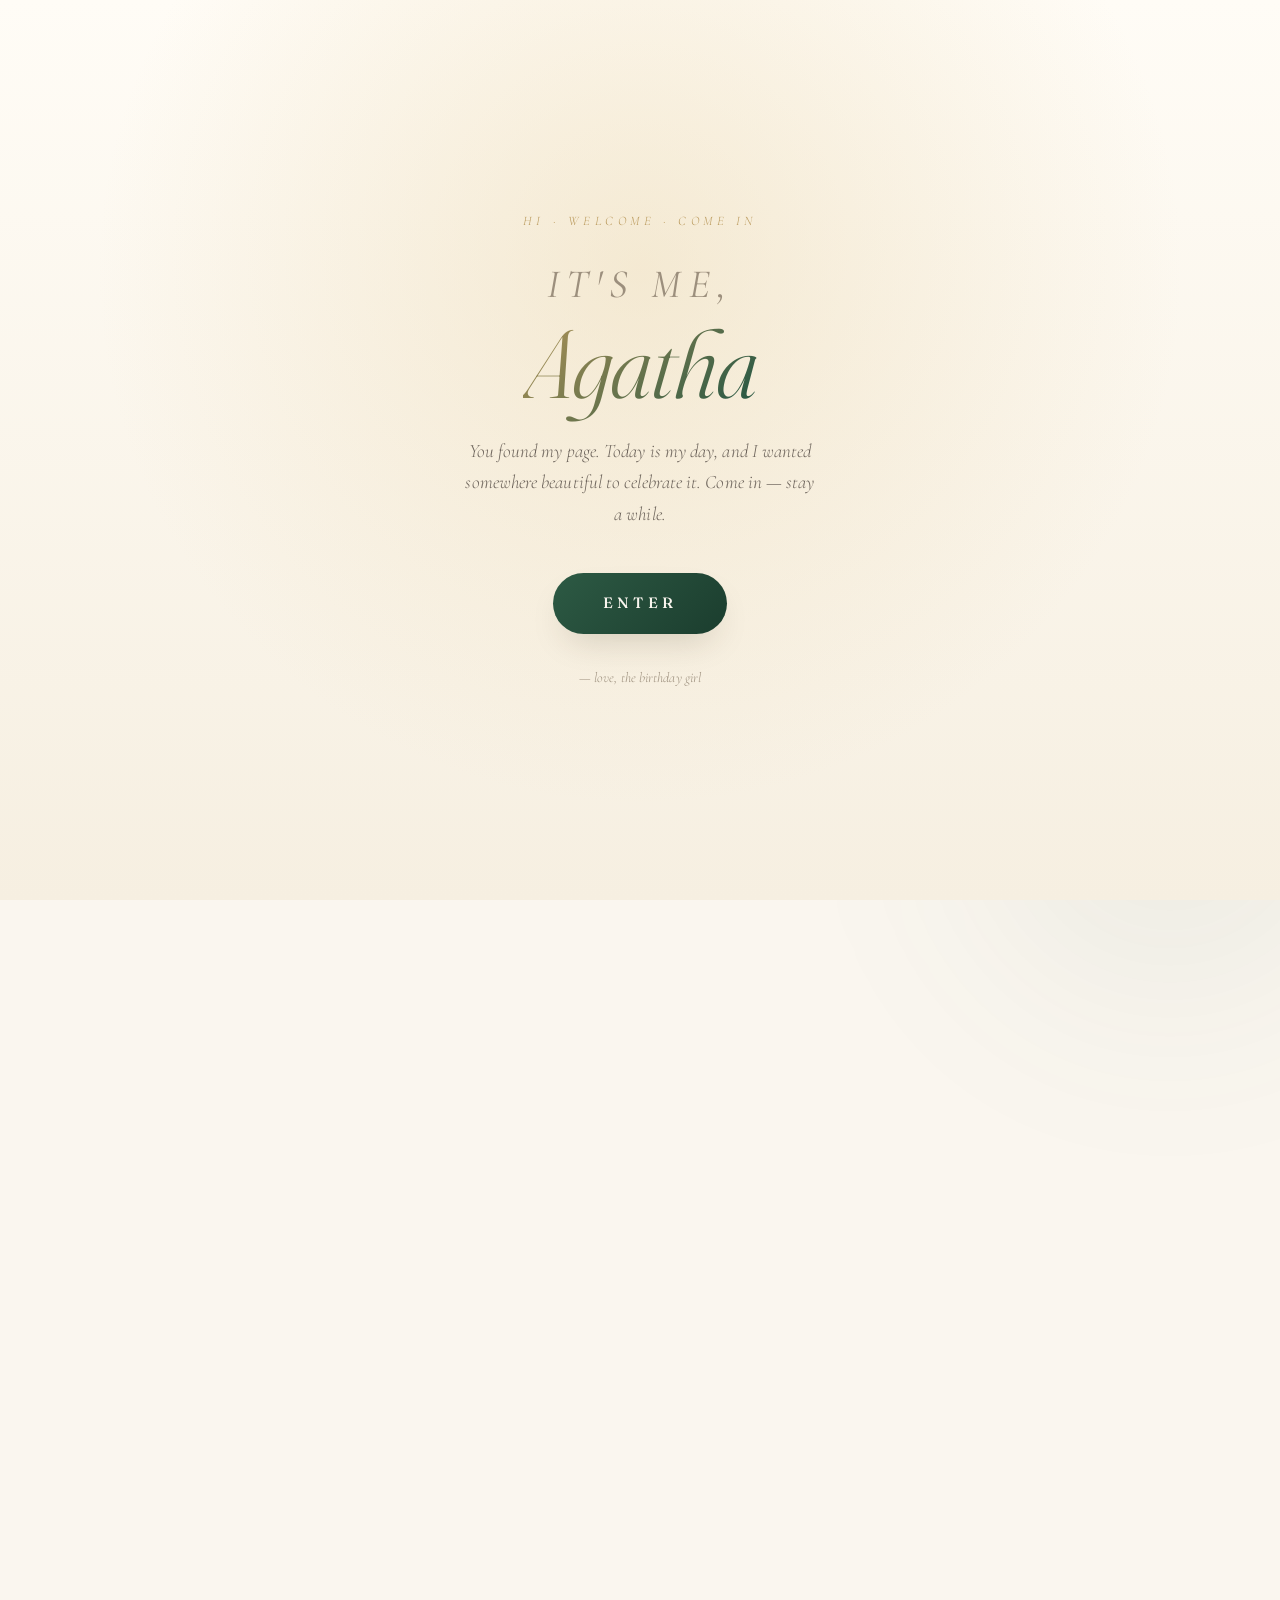
==== commit 848de0cb: "Agatha site: rewrite message in her voice; remove age stats Letter is now first-person — Agatha writ" ====
--- a/agatha/index.html
+++ b/agatha/index.html
@@ -8,7 +8,7 @@
     <title>Happy Birthday, Agatha — A Day the Lord Has Made</title>
     <meta
       name="description"
-      content="A celebration of Agatha — her life, her light, and the God who wrote her into this world. Happy birthday, beautiful soul." />
+      content="It's my birthday. I made you a page. Come celebrate with me — and thank God for this day. — Agatha" />
 
     <!-- Open Graph / WhatsApp / Twitter -->
     <link rel="canonical" href="https://justice-mensah.github.io/Maame-Esi-birthday/agatha/" />
@@ -18,7 +18,7 @@
     <meta property="og:title" content="Happy Birthday, Agatha 🎂" />
     <meta
       property="og:description"
-      content="A celebration of Agatha — her life, her light, and the God who wrote her into this world." />
+      content="It's my birthday. I made you a page. Come celebrate with me. — Agatha 🤍" />
     <meta property="og:url" content="https://justice-mensah.github.io/Maame-Esi-birthday/agatha/" />
     <meta
       property="og:image"
@@ -36,7 +36,7 @@
     <meta name="twitter:title" content="Happy Birthday, Agatha 🎂" />
     <meta
       name="twitter:description"
-      content="A celebration of her life — and of the God who gave her to us." />
+      content="It's my birthday. I made you a page. — Agatha 🤍" />
     <meta
       name="twitter:image"
       content="https://justice-mensah.github.io/Maame-Esi-birthday/agatha/og-image.jpg" />
@@ -64,51 +64,51 @@
     <!-- Intro curtain -->
     <div id="curtain" class="curtain" role="dialog" aria-label="Open the celebration">
       <div class="curtain__inner">
-        <p class="curtain__kicker">a celebration · for one woman</p>
+        <p class="curtain__kicker">hi · welcome · come in</p>
         <h1 class="curtain__title">
-          <span>For</span>
+          <span>It's me,</span>
           <em>Agatha</em>
         </h1>
         <p class="curtain__sub">
-          A small corner of the world, written for the day you were born.
-          Open it gently — it's all about you.
+          You found my page. Today is my day, and I wanted somewhere
+          beautiful to celebrate it. Come in — stay a while.
         </p>
-        <button id="openGift" class="ribbon" aria-label="Begin">
-          <span class="ribbon__label">Begin</span>
+        <button id="openGift" class="ribbon" aria-label="Enter">
+          <span class="ribbon__label">Enter</span>
           <span class="ribbon__glow" aria-hidden="true"></span>
         </button>
-        <p class="curtain__hint">— with quiet joy</p>
+        <p class="curtain__hint">— love, the birthday girl</p>
       </div>
     </div>
 
     <main id="page" class="page" aria-hidden="true">
       <!-- ===== HERO ===== -->
       <section class="hero" id="hero">
-        <p class="eyebrow reveal">— Today We Honor You —</p>
+        <p class="eyebrow reveal">— It's My Day —</p>
         <h1 class="hero__title reveal">
-          Happy Birthday,<br />
-          <span class="script">Agatha</span>
+          Happy Birthday<br />
+          <span class="script">to me.</span>
         </h1>
         <p class="hero__sub reveal">
-          This is your day. The one heaven set aside, long before any of us
-          knew your name. Today, we celebrate you — and we thank God for
-          writing you into the world.
+          I had to say it out loud first, because I genuinely cannot believe
+          we made it again. Welcome in. This is my page, for my day, and I'm
+          so glad you're here.
         </p>
 
         <div class="hero__meta reveal">
           <div class="meta__item">
-            <span class="meta__n" id="years">—</span>
-            <span class="meta__l">Years of grace</span>
-          </div>
-          <div class="meta__divider" aria-hidden="true"></div>
-          <div class="meta__item">
-            <span class="meta__n" id="days">—</span>
-            <span class="meta__l">Days of blessing</span>
+            <span class="meta__n">1</span>
+            <span class="meta__l">Of one</span>
           </div>
           <div class="meta__divider" aria-hidden="true"></div>
           <div class="meta__item">
             <span class="meta__n">∞</span>
-            <span class="meta__l">Reasons to give thanks</span>
+            <span class="meta__l">Reasons to thank God</span>
+          </div>
+          <div class="meta__divider" aria-hidden="true"></div>
+          <div class="meta__item">
+            <span class="meta__n">♥</span>
+            <span class="meta__l">Fully, fully loved</span>
           </div>
         </div>
 
@@ -134,61 +134,68 @@
       <!-- ===== LETTER ===== -->
       <section class="letter" id="letter">
         <div class="letter__wrap reveal">
-          <p class="section-kicker">— for Agatha —</p>
-          <h2 class="section-title">A day the Lord has made — <em>for you</em>.</h2>
+          <p class="section-kicker">— a note from me —</p>
+          <h2 class="section-title">A day the Lord made — <em>and look what He did</em>.</h2>
 
           <div class="letter__body">
             <p class="drop">
-              <span class="dropcap">T</span>oday, we lift our hearts in gratitude.
-              Not because of a date on a calendar — but because of the woman the
-              calendar is honoring.
-            </p>
-
-            <p>
-              Agatha, today the world pauses to celebrate you, and somewhere above
-              all of this, heaven is celebrating too. There is something quiet and
-              sacred about a birthday. It is one of the few days in the year that
-              exists for a single reason: to look at a person, and say, <em>thank
-              God you are here.</em>
-            </p>
-
-            <p>
-              So today, that is exactly what we say. <em>Thank You, Father</em> —
-              for her life, for the years You have given her, for every chapter
-              You have already written and every one You are still writing.
-              <em>Thank You</em> for choosing this world to be the one she was
-              born into. We do not take it lightly.
-            </p>
-
-            <p>
-              And Agatha — thank <em>you</em>. For the way you move through this
-              world with a grace that is hard to name. For the kindness you carry
-              without needing an audience. For the laugh that makes every room
-              feel a little safer. For being, in ways you may never fully see, an
-              answer to somebody else's prayer. Probably more than one.
+              <span class="dropcap">I</span> had to say it out loud first because
+              I genuinely cannot believe we made it again. Another full year of
+              <em>me</em>. God really said <em>"let her cook"</em> — and meant it.
+            </p>
+
+            <p>
+              So before anything else — <em>thank You, Lord</em>. Not in a
+              performative, captioned-for-the-feed way. In the quiet way. The
+              way you whisper in your room before you reach for your phone.
+              Thank You for waking me up today. Thank You for the breath I
+              didn't have to remind myself to take. Thank You for every single
+              year so far — the soft ones, the messy ones, and especially the
+              in-between ones I didn't think I'd survive.
+            </p>
+
+            <p>
+              Because somewhere between all the chaos and all the prayers, You
+              were quietly building me. And here I am: softer, smarter,
+              prettier (let's just be honest), and more <em>me</em> than I have
+              ever been.
+            </p>
+
+            <p>
+              So today, I'm not playing humble. I love who I am. I love my
+              laugh. I love my soft heart. I love the way I love people. I love
+              that I cry at songs I don't even fully know the words to. I love
+              that I forgive too quickly and apologize too rarely. I love that
+              whatever they call "main character energy" — I was clearly born
+              with it. Sorry. Today is not the day to pretend.
             </p>
 
             <blockquote class="pullquote">
-              You are not an accident. You are a gift, with a date on it, and the date is today.
+              I am God's good idea — and He did not do this lightly.
             </blockquote>
 
             <p>
-              So this day is yours — wholly, completely, no apologies. Wear what
-              you want. Eat the cake. Smile until your face hurts. Take all the
-              photos. Dance even if no one is watching. The God who began this
-              good work in you is not finished with it, and this year is part of
-              the unfolding.
-            </p>
-
-            <p>
-              Whatever you are quietly carrying into this new year — bring it.
-              Whatever you are quietly hoping for — name it. He hears even the
-              prayers you do not know how to say out loud.
+              To everyone reading this who loves me: I see you. I love you back.
+              Today is as much about you as it is about me, because I would not
+              be this version of myself without the people God placed in my
+              corner. So thank you. Truly. From the very tender (and slightly
+              dramatic) center of my chest.
+            </p>
+
+            <p>
+              And to whoever is meant for me this year — wherever you are, I
+              hope your day is going well. Don't keep me waiting. <em>Smiling.</em>
+            </p>
+
+            <p>
+              To the universe: be gentle with me. I have plans. Quiet ones,
+              loud ones, romantic ones, ridiculous ones, ones I haven't even
+              said out loud yet. Cooperate, please.
             </p>
 
             <p class="sign">
-              Happy birthday, Agatha. May this year find you well, found, and full. <br />
-              <span class="sign__name">With every blessing.</span>
+              Happy birthday to me. <br />
+              <span class="sign__name">— Agatha. The one. The only. The very grateful. 🤍</span>
             </p>
           </div>
         </div>
@@ -305,36 +312,36 @@
 
       <!-- ===== BLESSINGS ===== -->
       <section class="wishes reveal" id="wishes">
-        <h2 class="section-title center">Three blessings for your <em>new year</em>.</h2>
+        <h2 class="section-title center">Three prayers I'm <em>taking with me</em>.</h2>
         <p class="section-lede center wishes__lede">
-          Small prayers, written quietly into the calendar of your year.
+          Small things I'm whispering into this new year — and writing here so I don't forget.
         </p>
         <div class="wishes__grid">
           <article class="wish">
             <span class="wish__num">I.</span>
             <h3>Favor.</h3>
             <p>
-              May doors open before you knock. May the right rooms know your
-              name before you walk in. May this year carry you further than
-              you could have asked for or imagined.
+              Open the doors I haven't even knocked on yet. Let the right
+              rooms know my name before I walk in. Carry me further this year
+              than I would have dared to ask for.
             </p>
           </article>
           <article class="wish">
             <span class="wish__num">II.</span>
             <h3>Peace.</h3>
             <p>
-              May the noise quiet. May sleep come easily. May your heart find
-              the kind of rest that does not have to be earned — the kind that
-              is simply, freely given.
+              Quiet the noise. Let sleep come easily. Give me the kind of rest
+              that doesn't have to be earned — the kind that is simply, freely
+              given. I'll take it. Please.
             </p>
           </article>
           <article class="wish">
             <span class="wish__num">III.</span>
             <h3>Joy.</h3>
             <p>
-              May you laugh more this year than last. May the good days
-              outnumber the hard ones, and may every hard one be held in a
-              hand bigger than yours.
+              Let me laugh more this year than last. Let the good days
+              outnumber the hard ones. And on the hard ones, hold me in a hand
+              bigger than mine.
             </p>
           </article>
         </div>
@@ -343,9 +350,9 @@
       <!-- ===== FINALE ===== -->
       <section class="finale" id="finale">
         <div class="finale__card reveal">
-          <p class="section-kicker">— a final word —</p>
+          <p class="section-kicker">— one more thing —</p>
           <h2 class="finale__title">
-            Make a wish, <em>Agatha</em>.
+            Now watch me make this <em>wish</em>.
           </h2>
           <button id="blowCandle" class="candle" aria-label="Tap to blow out the candle">
             <span class="cake">
@@ -359,8 +366,8 @@
             <span class="candle__hint" id="candleHint">tap the flame</span>
           </button>
           <p class="finale__sign">
-            Have a beautiful day, Agatha. <br />
-            <span class="sign__name">May the Lord bless you and keep you.</span>
+            Thank you for coming to my day. <br />
+            <span class="sign__name">With all my love, Agatha 🤍</span>
           </p>
         </div>
       </section>
